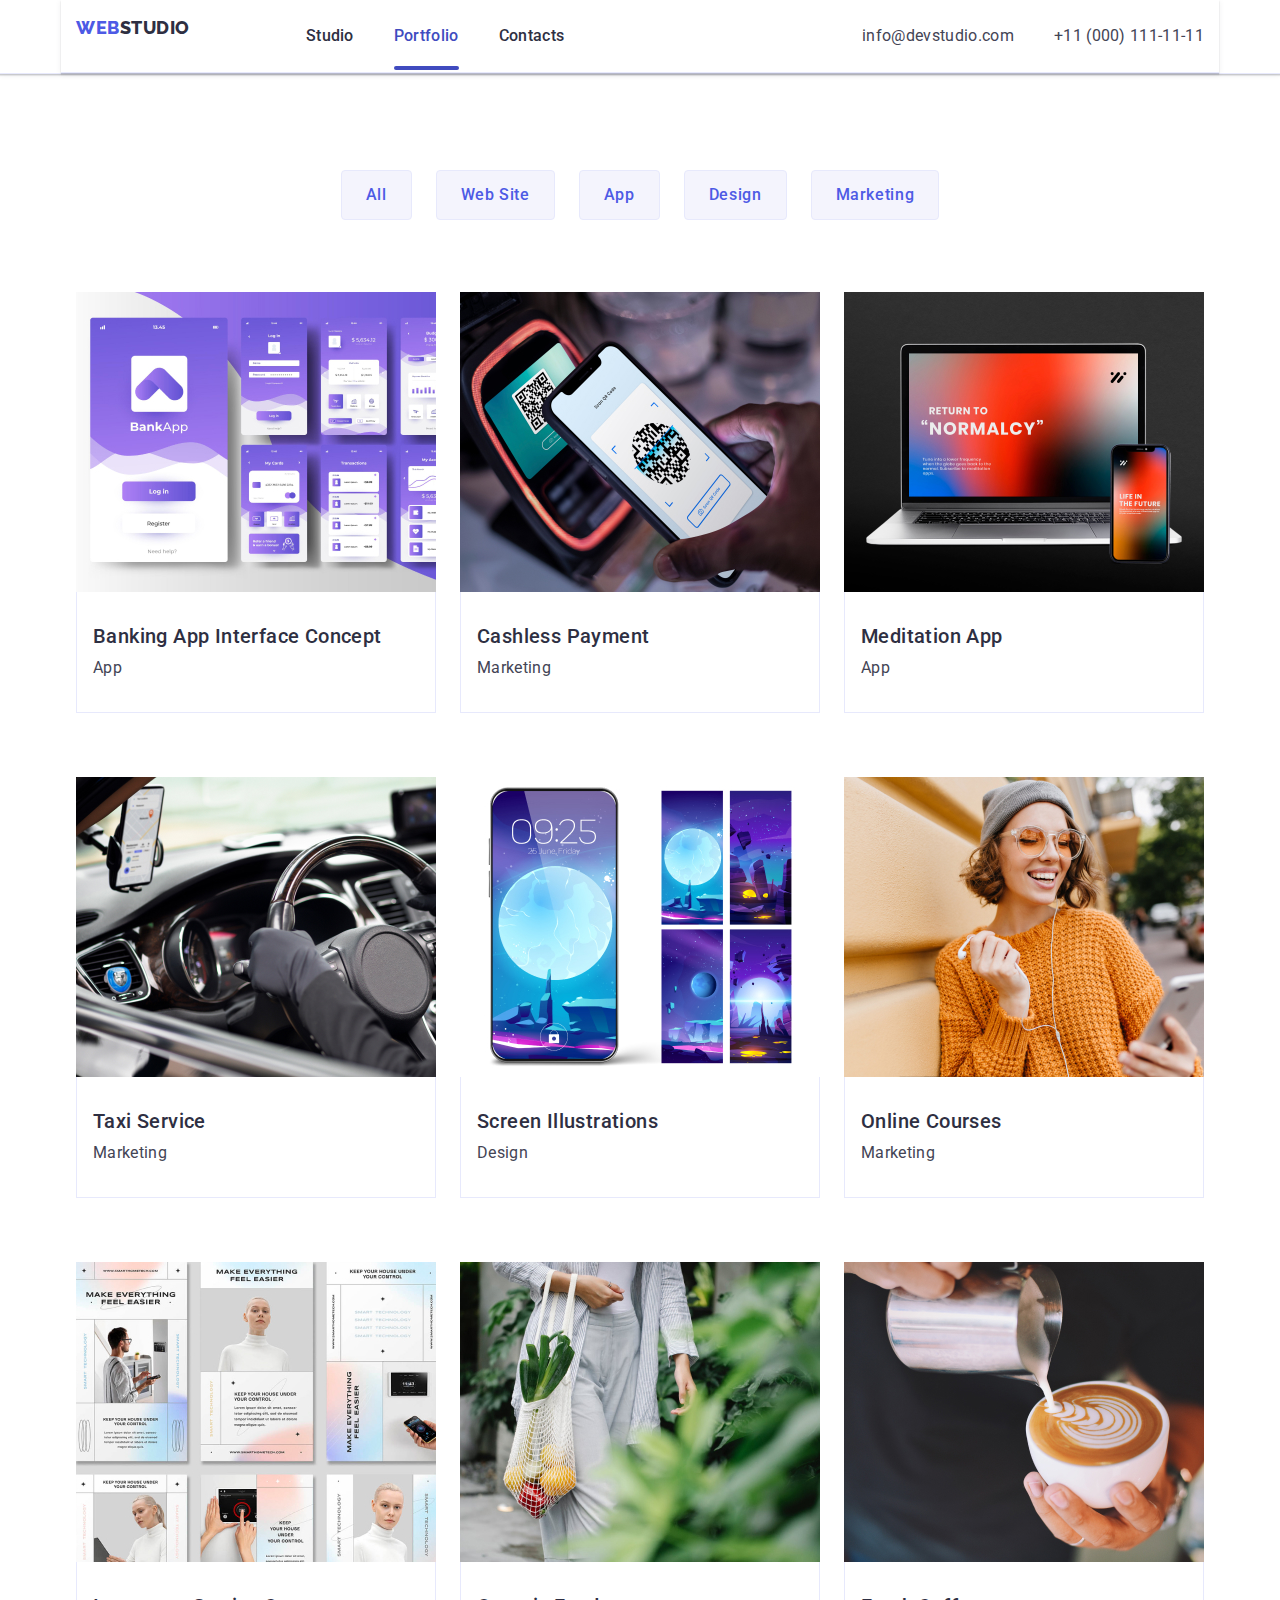
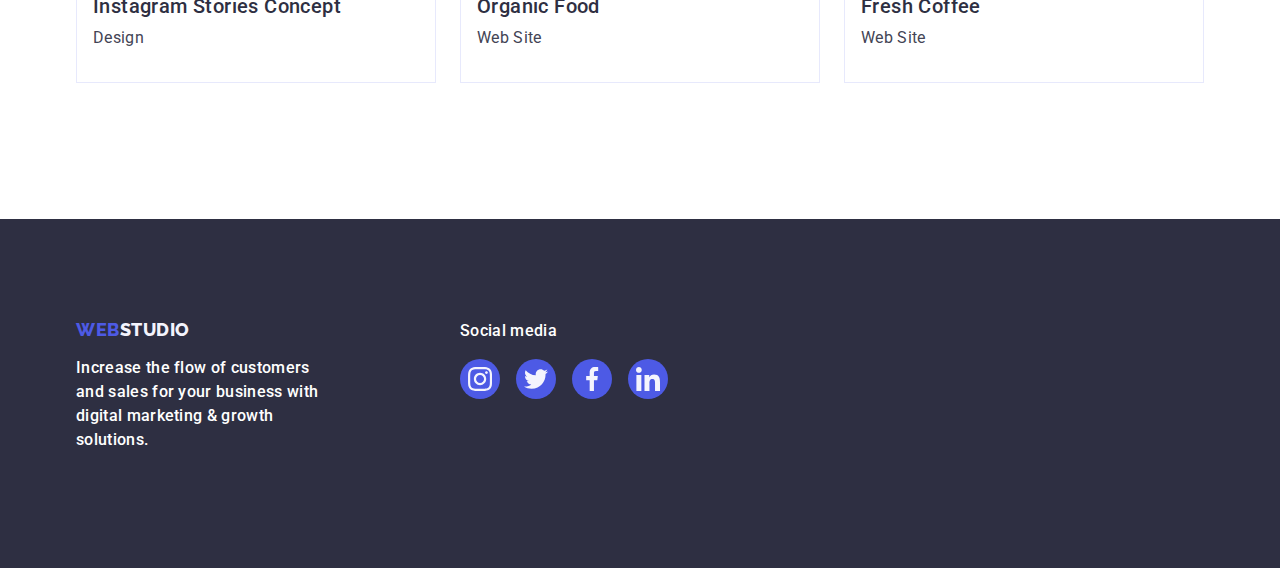
==== portfolio.html @ a4b7381d "Initial commit" ====
<!DOCTYPE html>
<html lang="en">
  <head>
    <meta charset="UTF-8" />
    <meta http-equiv="X-UA-Compatible" content="IE=edge" />
    <meta name="viewport" content="width=device-width, initial-scale=1.0" />
    <title>Document</title>
    <link rel="preconnect" href="https://fonts.googleapis.com" />
    <link rel="preconnect" href="https://fonts.gstatic.com" crossorigin />
    <link
      href="https://fonts.googleapis.com/css2?family=Raleway:wght@800&family=Roboto:wght@400;500;700&display=swap"
      rel="stylesheet"
    />
    <link href="https://cdnjs.cloudflare.com/ajax/libs/modern-normalize/1.0.0/modern-normalize.min.css"
    rel="stylesheet"
    />
    <link rel="stylesheet" href="./css/styles.css" />
  </head>
  <body class="portfolio-body">
    <header class="main-header">
      <div class="main-header container">
      <nav class="navigation">
        <a class="logotype link" href="./index.html"
          >Web<span class="logo-part">Studio</span></a
        >
        <ul class="babas-menu">
          <li class="menu-item">
            <a class="menu-link link " href="./index.html">Studio</a>
          </li>
          <li class="menu-item">
            <a class="menu-link link menu-link-babas" href="./portfolio.html">Portfolio</a>
          </li>
          <li class="menu-item">
            <a class="menu-link link" href="">Contacts</a>
          </li>
        </ul>
      </nav>
      <address class="main-address">
        <ul class="list">
          <li class="menu-item">
            <a class="header-link link" href="mailto:info@devstudio.com"
              >info@devstudio.com</a
            >
          </li>
          <li class="menu-item">
            <a class="header-link link" href="tel:+110001111111"
              >+11 (000) 111-11-11</a
            >
          </li>
        </ul>
      </address>
    </div>
    </header>
    <main>
      <section class="main-sec-content">
        <div class="container">
        <h1 hidden>Buttons</h1>
        <ul class="main-sec-list">
          <li><button class="sec-button" type="button">All</button></li>
          <li><button class="sec-button" type="button">Web Site</button></li>
          <li><button class="sec-button" type="button">App</button></li>
          <li><button class="sec-button" type="button">Design</button></li>
          <li><button class="sec-button" type="button">Marketing</button></li>
        </ul>
        <ul class="list-babas">
          <li class="list-item-port">
            <a class="link link-portfolio" href="">
              <div class="port-image">
              <img src="./images/img4.jpg" alt="banking-app" width="360"/>
              <p class="par-portfolio">14 Stylish and User-Friendly App Design Concepts · Task Manager App · Calorie Tracker App · Exotic Fruit Ecommerce App · Cloud Storage App</p>
            </div>
              <div class="babas">
              <h2 class="tittle-main-port">Banking App Interface Concept</h2>
              <p class="par-main-port">App</p>
            </div>
            </a>
          </li>

          <li class="list-item-port">
            <a class="link link-portfolio" href="">
              <div class="port-image"> 
              <img src="./images/img5.jpg" alt="payment-app" width="360" />
              <p class="par-portfolio">14 Stylish and User-Friendly App Design Concepts · Task Manager App · Calorie Tracker App · Exotic Fruit Ecommerce App · Cloud Storage App</p>
            </div>
              <div class="babas">
              <h2 class="tittle-main-port">Cashless Payment</h2>
              <p class="par-main-port">Marketing</p>
            </div>
            </a>
          </li>
          <li class="list-item-port">
            <a class="link link-portfolio" href="">
              <div class="port-image">
              <img src="./images/img6.jpg" alt="meditation-app" width="360" />
              <p class="par-portfolio">14 Stylish and User-Friendly App Design Concepts · Task Manager App · Calorie Tracker App · Exotic Fruit Ecommerce App · Cloud Storage App</p>
              </div>
              <div class="babas">
              <h2 class="tittle-main-port">Meditation App</h2>
              <p class="par-main-port">App</p>
            </div>
            </a>
          </li>
          <li class="list-item-port">
            <a class="link link-portfolio" href="">
              <div class="port-image">
            <img src="./images/img7.jpg" alt="taxi-app" width="360" />
            <p class="par-portfolio">14 Stylish and User-Friendly App Design Concepts · Task Manager App · Calorie Tracker App · Exotic Fruit Ecommerce App · Cloud Storage App</p>
            </div>
            <div class="babas">
            <h2 class="tittle-main-port">Taxi Service</h2>
            <p class="par-main-port">Marketing</p>
          </div>
          </a>
          </li>

          <li class="list-item-port">
            <a class="link link-portfolio" href="">
              <div class="port-image">
            <img src="./images/img8.jpg" alt="screen" width="360" />
            <p class="par-portfolio">14 Stylish and User-Friendly App Design Concepts · Task Manager App · Calorie Tracker App · Exotic Fruit Ecommerce App · Cloud Storage App</p>
            </div>
            <div class="babas">
            <h2 class="tittle-main-port">Screen Illustrations</h2>
            <p class="par-main-port">Design</p>
          </div>
          </a>
          </li>
          <li class="list-item-port">
            <a class="link link-portfolio" href="">
              <div class="port-image">
            <img src="./images/img9.jpg" alt="courses" width="360" />
            <p class="par-portfolio">14 Stylish and User-Friendly App Design Concepts · Task Manager App · Calorie Tracker App · Exotic Fruit Ecommerce App · Cloud Storage App</p>
            </div>
            <div class="babas">
            <h2 class="tittle-main-port">Online Courses</h2>
            <p class="par-main-port">Marketing</p>
          </div>
          </a>
          </li>
          <li class="list-item-port">
            <a class="link link-portfolio" href="">
              <div class="port-image">
            <img src="./images/img10.jpg" alt="instastories" width="360" />
            <p class="par-portfolio">14 Stylish and User-Friendly App Design Concepts · Task Manager App · Calorie Tracker App · Exotic Fruit Ecommerce App · Cloud Storage App</p>
            </div>
            <div class="babas">
            <h2 class="tittle-main-port">Instagram Stories Concept</h2>
            <p class="par-main-port">Design</p>
          </div>
          </a>
          </li>
          <li class="list-item-port">
            <a class="link link-portfolio" href="">
              <div class="port-image">
            <img src="./images/img11.jpg" alt="food" width="360" />
            <p class="par-portfolio">14 Stylish and User-Friendly App Design Concepts · Task Manager App · Calorie Tracker App · Exotic Fruit Ecommerce App · Cloud Storage App</p>
            </div>
            <div class="babas">
            <h2 class="tittle-main-port">Organic Food</h2>
            <p class="par-main-port">Web Site</p>
          </div>
          </a>
          </li>
          <li class="list-item-port">
            <a class="link link-portfolio" href="">
              <div class="port-image">
            <img src="./images/img12.jpg" alt="coffee" width="360" />
            <p class="par-portfolio">14 Stylish and User-Friendly App Design Concepts · Task Manager App · Calorie Tracker App · Exotic Fruit Ecommerce App · Cloud Storage App</p>
            </div>
            <div class="babas">
            <h2 class="tittle-main-port">Fresh Coffee</h2>
            <p class="par-main-port">Web Site</p>
          </div>
          </a>
          </li>
        </ul>
      </div>
      </section>
    </main>

    <footer class="footer-sec">
      <div class="container-footer">
        <div class="logo-wrapper">
          <a class="link logotype" href="./index.html"
            >Web<span class="logo-part-footer">Studio</span></a
          >
          <p class="footer-desc">
            Increase the flow of customers and sales for your business with
            digital marketing & growth solutions.
          </p>
          </div>
          <div class="social-container">
            <p class="footer-desc">Social media</p>
            <ul class="footer-list">
              <li class="footer-list-item">
                <a href="" class="social-list-link-footer">
                  <svg class="social-list-icon" width="24" height="24">
                    <use href="./images/symbol-defs1.svg#icon-instagram2"></use>
                  </svg>
                </a>
              </li>
              <li class="footer-list-item">
                <a href="" class="social-list-link-footer">
                  <svg class="social-list-icon" width="24" height="24">
                    <use href="./images/symbol-defs1.svg#icon-twitter1"></use>
                  </svg>
                </a>
              </li>
              <li class="footer-list-item">
                <a href="" class="social-list-link-footer">
                  <svg class="social-list-icon" width="24" height="24">
                    <use href="./images/symbol-defs1.svg#icon-facebook1"></use>
                  </svg>
                </a>
              </li>
              <li class="footer-list-item">
                <a href="" class="social-list-link-footer">
                  <svg class="social-list-icon" width="24" height="24">
                    <use href="./images/symbol-defs1.svg#icon-linkedin1"></use>
                  </svg>
                </a>
              </li>
            </ul>
          </div>
        </div>
    </footer>
  </body>
</html>
---- css/styles.css ----
*{margin:0; 
  padding:0;}

:root

.main-header{
    border-bottom: 1px solid #e7e9fc;
    display: flex;
    justify-content: space-between;
    align-items: center; 
    box-shadow:0px 2px 1px rgba(46, 47, 66, 0.08), 0px 1px 1px rgba(46, 47, 66, 0.16), 0px 1px 6px rgba(46, 47, 66, 0.08);
}

.container{
    width: 1158px;
    margin: 0 auto;
    padding: 0 15px;
}

.header-container{
    display:flex;
    justify-content: space-between;
    align-items: center;
}

li{list-style-type:none;}

.navigation{
    display: flex;
    align-items: center;
    gap: 40px
}


.menu{
    display: flex;
    gap: 40px;
    padding: 0;
}



.main-body{
    font-family:Roboto, sans-serif;
    color: #434455;
    background-color: #FFFFFF;
}

.link{
    text-decoration: none;
    margin-bottom: 16px;
}


.link-portfolio{
    display: block;
    transition: box-shadow 250ms cubic-bezier(0.4, 0, 0.2, 1);
}

.link-portfolio:hover{
    box-shadow:  0px 1px 6px rgba(46, 47, 66, 0.08), 0px 1px 1px rgba(46, 47, 66, 0.16), 0px 2px 1px rgba(46, 47, 66, 0.08);
}

.link-portfolio:focus{
    box-shadow:  0px 1px 6px rgba(46, 47, 66, 0.08), 0px 1px 1px rgba(46, 47, 66, 0.16), 0px 2px 1px rgba(46, 47, 66, 0.08);
}

img{display:block;}

.logotype {
font-family: 'Raleway', sans-serif;
font-style: normal;
font-weight: 800;
font-size: 18px;
line-height: 1.17;
letter-spacing: 0.03em;
display: flex;
flex-direction: row;
align-items: center;
padding: 0px;
color: #4d5ae5; 
text-transform: uppercase;
margin-right: 76px;
display: inline-block;
}


.logo-part{
   color:#2e2f42; 
}



.list{
    display: flex;
    flex-wrap: wrap;
    gap: 40px;
}

.list-sec-second{
    display: flex;
    gap: 24px;
}

.list-sec-third{
    display: flex;
    gap: 24px;
}

.list-last-sec{
    display: flex;
    gap: 24px;
    flex-wrap: wrap;
}

.list-item-sec-second{
    flex-basis: calc((100% - 3 * 24px) / 4);
}

.main-address{
font-style: normal;
}


.menu-item :hover{
color: #404bbf;
}


.menu-item :focus{
    color: #404bbf;
    }

.menu-item{
    padding: 24px 0;
}


.menu-link{
font-family: 'Roboto', sans-serif;
font-style: normal;
font-weight: 500;
font-size: 16px;
line-height: 24px;
letter-spacing: 0.02em;
color: #2E2F42;
padding: 24px 0;
transition: color 250ms cubic-bezier(0.4, 0, 0.2, 1);;
}

.menu-link-babas{
    position: relative;
    color: #404bbf;
    transition:  color 250ms cubic-bezier(0.4, 0, 0.2, 1);
}

.menu-link-babas::after{
    content: '';
    position: absolute;
    left: 0;
    /* napisat bottom -28px */
    bottom: -1px;
    height: 4px;
    background-color: #404bbf;
    border-radius: 2px;
    width: 100%;
    display: block;
}


.menu-link-js{
    position: relative; 
    color: #404bbf;
    transition: color 250ms cubic-bezier(0.4, 0, 0.2, 1);
}

.menu-link-js::after{
    content:'';
    position: absolute;
    left: 0;
    /* napisat bottom -28px */
    bottom: -1px;
    height: 4px;
    background-color: #404bbf;
    border-radius: 2px;
    width: 100%;
    display: block;
    transition: color 250ms cubic-bezier(0.4, 0, 0.2, 1);
}

.header-link-js{
    transition: color 250ms cubic-bezier(0.4, 0, 0.2, 1);
}


.header-link{
font-family: 'Roboto', sans-serif;
font-style: normal;
font-weight: 400;
font-size: 16px;
line-height: 24px;
letter-spacing: 0.02em;
color: #434455;
padding: 24px 0;
transition:color 250ms cubic-bezier(0.4, 0, 0.2, 1);
}


.main-page-hero{
font-family: 'Roboto', sans-serif;
font-style: normal;
font-weight: 700;
font-size: 56px;
line-height: 60px;
text-align: center;
letter-spacing: 0.02em;
line-height: 1.07;
color: #ffffff;
max-width: 496px;
margin-bottom:48px;
}


.modal-btn{
background-color: #4D5AE5;
font-family: 'Roboto', sans-serif;
font-style: normal;
font-weight: 500;
font-size: 16px;
line-height: 1.5;
min-width: 169px;
display: block;
align-items: center;
letter-spacing: 0.04em;
color: #FFFFFF;
padding: 16px 32px;
gap: 10px;
cursor: pointer;
height: 56px;
border: none;
background-color:#4d5ae5;
border-radius: 4px;
transition: background-color 250ms cubic-bezier(0.4, 0, 0.2, 1);
}



.small-tittle{
font-family: 'Roboto', sans-serif;
font-style: normal;
font-weight: 500;
font-size: 20px;
line-height: 24px;
letter-spacing: 0.02em;
color: #2E2F42;
margin: 8px 0;
text-align: left;
}

.small-tittle-team{
    font-family: 'Roboto', sans-serif;
font-style: normal;
font-weight: 500;
font-size: 20px;
line-height: 24px;
letter-spacing: 0.02em;
color: #2E2F42;
margin: 8px 0;
text-align: center;
}


.small-tittle-text{
font-family: 'Roboto', sans-serif;
font-style: normal;
font-weight: 400;
font-size: 16px;
line-height: 24px;
letter-spacing: 0.02em;
color: #434455;
}


.section-tittle{
font-family: 'Roboto', sans-serif;
font-style: normal;
font-weight: 700;
font-size: 36px;
line-height: 1.11;
text-align: center;
letter-spacing: 0.02em;
text-transform: capitalize;
color: #2E2F42;
margin-bottom: 72px;
}

.section-pic{
    width: calc((100% - 48px) / 3);
}

.third-sec-main{
    padding-bottom: 120px;

}


.sec-main{
    padding: 188px 0;
    background-image:linear-gradient(rgba(46, 47, 66, 0.7), rgba(46, 47, 66, 0.7)), url(../images/people-office2.jpg);
    background-repeat: no-repeat;
    background-position: center;
    background-size: cover;
}


.second-sec-main{
    padding: 120px 0;
}

.modal-btn:hover{
    background-color: #404bbf;
}

.modal-btn:focus{
    background-color: #404bbf;
}


.team-sec{
    background-color: #F4F4FD;
    padding: 120px 0;
}


.team-tittle{
    font-size: 36px;
    line-height: 1.11;
    text-align: center;
    letter-spacing: 0.02em;
    text-transform: capitalize;
    color:#2e2f42;
    margin-bottom: 72px; 
}


/* .team-subTittle{
font-family: 'Roboto', sans-serif;
font-style: normal;
font-weight: 500;
font-size: 20px;
line-height: 24px;
letter-spacing: 0.02em;
color: #2e2f42;
} */


.team-description{
font-family: 'Roboto', sans-serif;
font-style: normal;
font-weight: 400;
font-size: 16px;
line-height: 24px;
letter-spacing: 0.02em;
text-align: center;
}

.team-container{
    padding: 32px 16px;
}


.list-item{
    background-color: #FFFFFF;
    width: calc((100% - 72px) / 4);
    border-radius: 0px 0px 4px 4px;
}


.footer-sec{
    background-color: #2E2F42;
    padding: 100px 0;
}


.footer-desc{
font-family: 'Roboto', sans-serif;
font-style: normal;
font-weight: 400;
font-size: 16px;
line-height: 24px;
letter-spacing: 0.02em;
color: #F4F4FD;
max-width: 264px;
}


.logo-part-footer{
    color: #f4f4fd;
}


.portfolio-body{
    font-family: "Roboto", sans-serif;
    color: #434455;
}


.sec-button{
    font-family: "Roboto", sans-serif;
    font-weight: 500;
    font-size: 16px;
    line-height: 1.5;
    letter-spacing: 0.04em;
    color: #4d5ae5;
    background-color: #F4F4FD;
    cursor: pointer;
    padding: 12px 24px;
    border: 1px solid #e7e9fc;
    border-radius: 4px;
    transition: color 250ms cubic-bezier(0.4, 0, 0.2, 1), background-color 250ms cubic-bezier(0.4, 0, 0.2, 1), border-color 250ms cubic-bezier(0.4, 0, 0.2, 1), box-shadow 250ms cubic-bezier(0.4, 0, 0.2, 1);
}


.sec-button:hover {
    color: #FFFFFF;
    background-color: #404BBF;
    border: 1px solid transparent;
    box-shadow: 0px 3px 1px rgba(0, 0, 0, 0.1), 0px 2px 1px rgba(0, 0, 0, 0.08), 0px 2px 2px rgba(0, 0, 0, 0.12);
  }
  
  .sec-button:focus {
    color: #FFFFFF;
    background-color: #404BBF;
    border: 1px solid transparent;
    box-shadow: 0px 3px 1px rgba(0, 0, 0, 0.1), 0px 2px 1px rgba(0, 0, 0, 0.08), 0px 2px 2px rgba(0, 0, 0, 0.12);
  }



.footer-text{
    color: #F4F4FD;
}


.tittle-main-port{
    font-weight: 500;
    font-size: 20px;
    line-height: 1.2;
    letter-spacing: 0.02em;
    color: #2e2f42;
    margin-bottom:8px;
}


.par-main-port{
    font-size: 16px;
    line-height: 1.5;
    letter-spacing: 0.02em;
    color: #434455;
}


.main-sec{
    padding: 96px 0 120px;
}


.main-sec-list{
    display: flex;
    justify-content: center;
    gap: 24px;
    margin-bottom: 72px;
}


.main-sec-content{
    padding: 96px 0 120px;
}


.babas{
  padding: 32px 16px;
  border: 1px solid #e7e9fc;
  border-top: none; 
}


.babas-menu{
    display: flex;
    flex-wrap: wrap;
    gap: 40px;
    
}


.list-babas{
    display: flex;
    flex-wrap: wrap;
    column-gap: 24px;
    row-gap: 48px;
}


.div-babas {
    display: flex;
    flex-direction: column;
    align-items: center;
}



.svg-pic{
    display: flex;
    align-items: center;
    justify-content: center;
    height: 112px;
    background-color: #f4f4fd;
    border-radius: 4px;
    margin-bottom: 8px;
}

.svg-pic-atr{
    width: 64px;
    height: 64px;
}

.list-item-last-sec{
    box-shadow: 0px 1px 6px rgba(46, 47, 66, 0.08), 0px 1px 1px rgba(46, 47, 66, 0.16), 0px 2px 1px rgba(46, 47, 66, 0.08);
    border-radius:0px 0px 4px 4px;
    background-color: white;
}

.social-list{
    display: flex;
    justify-content: center;
    gap: 24px;
    margin-top: 8px;
}

.social-list-item{
    width: 40px;
    height: 40px;
}

.social-list-link{
    width: 100%;
    height: 100%;
    background-color:#4d5ae5;
    border-radius:50%;
    display: flex;
    align-items: center;
    justify-content: center;
    transition: background-color 250ms cubic-bezier(0.4, 0, 0.2, 1);;
}

.social-list-link:hover,
.social-list-link:focus{
    background-color: #404bbf;
}


.social-list-icon{
    fill:#f4f4fd;
}


.sec-customer{
    padding-top: 120px;
    padding-bottom: 120px;
}


.sec-customer-tittle{
    font-size: 36px;
    line-height: 1.11;
    color: #2E2F42;
    margin-bottom: 72px;
    text-align:center;
}


.customer-list{
    display:flex;
    gap: 24px;
}

.customer-list-item{
    width: calc((100% - 120px) / 6);
    height:88px;
}

.customer-link{
    width: 100%;
    height:100%;
    border: 1px solid #8e8f99;
    border-radius:4px;
    display: flex;
    align-items: center;
    justify-content:center;
    color:#8e8f99;
    transition: border-color 250ms cubic-bezier(0.4, 0, 0.2, 1), color 250ms cubic-bezier(0.4, 0, 0.2, 1);
}

.customer-link:hover,
.customer-link:focus{
    border-color: #404bbf; 
    color:#404bbf ;
}

.customer-link:hover .customer-pic{
fill:#404bbf;
}


.customer-pic{
    fill: currentColor;
}


.container-footer{
    width: 1158px;
    margin: 0 auto;
    padding: 0 15px;
}


.container-footer{
    display:flex;
    align-items: baseline;
}

.logo-wrapper{
    margin-right: 120px;
}

.footer-desc{
    font-weight: 500;
    font-size: 16px;
    line-height: 1.5;
    letter-spacing: 0.02em;
    color: #FFFFFF;
    margin-bottom: 16px;
}


.footer-list{
    display: flex;
    gap:16px;
}


.footer-list-item{
    width: 40px;
    height:40px;
}



.social-list-link-footer{
    width: 100%;
    height: 100%;
    background-color:#4d5ae5;
    border-radius:50%;
    display: flex;
    align-items: center;
    justify-content: center;
    transition: background-color 250ms cubic-bezier(0.4, 0, 0.2, 1);
}

.social-list-link-footer:hover{
    background-color: #31d0aa;
}

.social-list-link-footer:focus{
    background-color: #31d0aa;
}

.is-hidden{
    visibility: hidden;
    opacity: 0;
    pointer-events: none;
}

.backdrop{
   position: fixed;
   width: 100%;
   height: 100%;
   top: 0;
   left: 0;
   background-color: rgba(46, 47, 66, 0.4);
   transition: opacity 250ms cubic-bezier(0.4, 0, 0.2, 1), visibility 250ms cubic-bezier(0.4, 0, 0.2, 1);
}

.modal{
    position: absolute;
  top: 50%;
  left: 50%;
  transform: translate(-50%, -50%) scale(1);
  width: 408px;
  min-height: 584px;
    background-color:  #fcfcfc;
    box-shadow: 0px 1px 1px rgba(0, 0, 0, 0.14), 0px 1px 3px rgba(0, 0, 0, 0.12), 0px 2px 1px rgba(0, 0, 0, 0.2);
    border-radius: 4px;
    transition: transform 250ms cubic-bezier(0.4, 0, 0.2, 1);
}


.modal-close{
    position: absolute; 
    top: 24px;
    right: 24px;
    width: 24px;
    height: 24px;
    border-radius: 50%;
    display: flex;
    align-items: center;
    justify-content: center;
    background-color: #e7e9fc;
    border: 1px solid rgba(0, 0, 0, 0.1);
    cursor: pointer;
    transition: background-color 250ms cubic-bezier(0.4, 0, 0.2, 1), border 250ms cubic-bezier(0.4, 0, 0.2, 1);
}

.modal-close:hover,
.modal-close:focus {
    background-color: #404bbf;
    border: none;
}

.modal-close:hover .modal-close-icon,
.modal-close:focus .modal-close-icon{
   fill: #FFFFFF;
}

.modal-close-icon{
    transition: fill 250ms cubic-bezier(0.4, 0, 0.2, 1);
}


.port-image{
    position: relative;
    overflow: hidden;
}

.par-portfolio{
    position: absolute;
    top: 0;
    font-size: 16px;
    line-height: 1.5;
    letter-spacing: 0.02em;
    color: #f4f4fd;
    padding: 40px 32px;
    background-color: #4d5ae5;
    height: 100%;
    width: 100%;
    transform: translateY(100%);
    transition: transform 250ms cubic-bezier(0.4, 0, 0.2, 1);
}


.link-portfolio:hover .par-portfolio{
    transform: translateY(0%);
}

.link-portfolio:focus .par-portfolio{
    transform: translateY(0%);
}
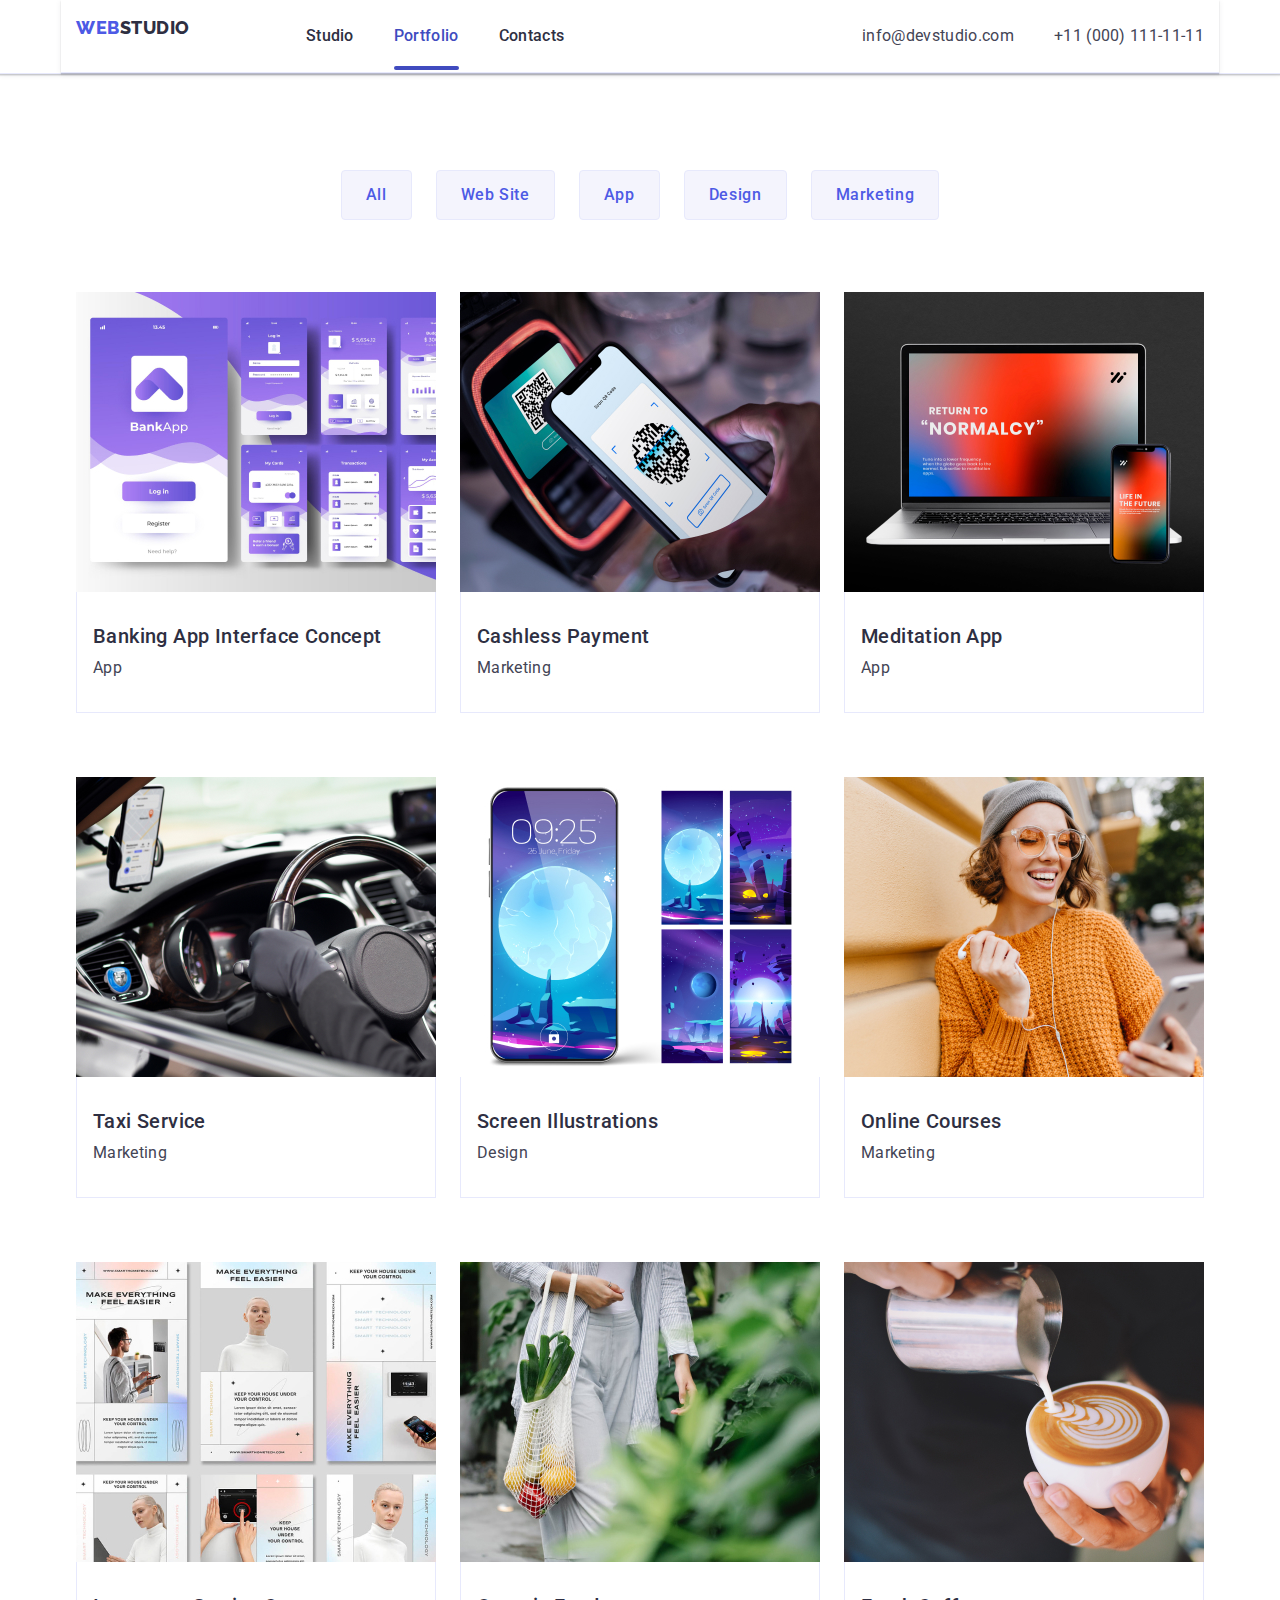
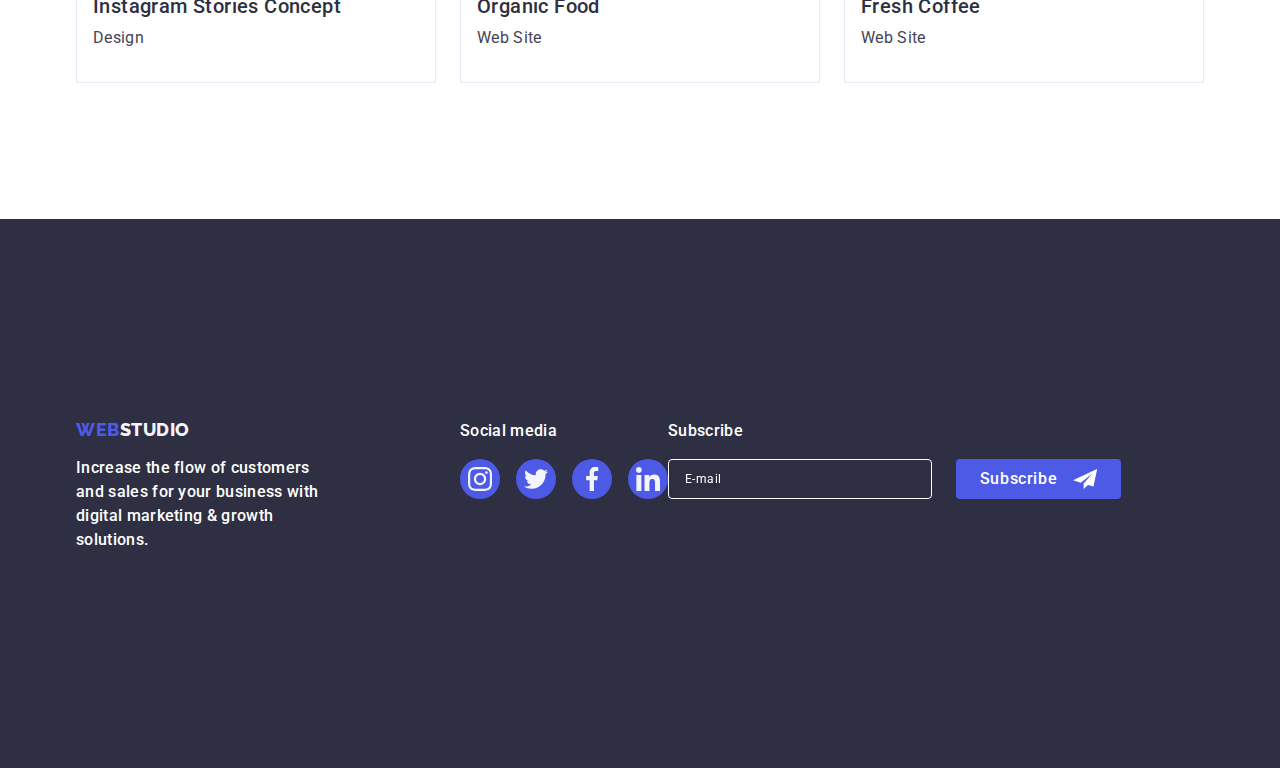
==== commit 69f04cbf: "markup" ====
--- a/portfolio.html
+++ b/portfolio.html
@@ -179,15 +179,16 @@
     </main>
 
     <footer class="footer-sec">
-      <div class="container-footer">
-        <div class="logo-wrapper">
-          <a class="link logotype" href="./index.html"
-            >Web<span class="logo-part-footer">Studio</span></a
-          >
-          <p class="footer-desc">
-            Increase the flow of customers and sales for your business with
-            digital marketing & growth solutions.
-          </p>
+      <footer class="footer-sec">
+        <div class="container-footer">
+          <div class="logo-wrapper">
+            <a class="link logotype" href="./index.html"
+              >Web<span class="logo-part-footer">Studio</span></a
+            >
+            <p class="footer-desc">
+              Increase the flow of customers and sales for your business with
+              digital marketing & growth solutions.
+            </p>
           </div>
           <div class="social-container">
             <p class="footer-desc">Social media</p>
@@ -221,6 +222,26 @@
                 </a>
               </li>
             </ul>
+          </div>
+          <div class="footer-subs">
+            <p class="footer-sub-desc">Subscribe</p>
+            <form class="footer-form" action="#">
+              <label for="subscription" class="footer-label">
+                <input
+                  id="subscription"
+                  type="email"
+                  name="sub-name"
+                  placeholder="E-mail"
+                  class="footer-input"
+                />
+              </label>
+              <button class="footer-sub-button" type="submit">
+                Subscribe
+                <svg class="footer-sub-img" width="24" height="24">
+                  <use href="./images/symbol-defs1.svg#icon-icon-send"></use>
+                </svg>
+              </button>
+            </form>
           </div>
         </div>
     </footer>
--- a/css/styles.css
+++ b/css/styles.css
@@ -702,6 +702,7 @@
     box-shadow: 0px 1px 1px rgba(0, 0, 0, 0.14), 0px 1px 3px rgba(0, 0, 0, 0.12), 0px 2px 1px rgba(0, 0, 0, 0.2);
     border-radius: 4px;
     transition: transform 250ms cubic-bezier(0.4, 0, 0.2, 1);
+    padding: 72px 24px 24px 24px;
 }
 
 
@@ -764,4 +765,168 @@
 
 .link-portfolio:focus .par-portfolio{
     transform: translateY(0%);
-}+}
+
+
+.footer-sub-desc{
+    margin-bottom: 16px;
+    font-weight: 500;
+    font-size: 16px;
+    line-height: 1.5;
+    letter-spacing: 0.02em;
+    color: #ffffff;
+}
+
+.footer-form{
+    display: flex;
+    gap:24px;
+}
+
+.footer-label{
+    gap: 24px;
+}
+
+.footer-input{
+    width: 264px;
+    height: 40px;
+    border: 1px solid #ffffff;
+    background-color: transparent;
+    font-size: 12px;
+    line-height: 1.5;
+    letter-spacing: 0.04em;
+    padding-left: 16px;
+    filter: drop-shadow(0px 4px 4px rgba(0, 0, 0, 0.15));
+    border-radius: 4px;
+    color: #ffffff;    
+}
+
+input::placeholder{
+    color: #ffffff;
+}
+
+.footer-sub-button{
+    min-width: 165px;
+    height: 40px;
+    display: flex;
+    justify-content: center;
+    align-items: center;
+    font-family: "Roboto", sans-serif;
+    font-size: 16px;
+    font-weight: 500;
+    line-height: 1.5;
+    letter-spacing: 0.04em;
+    color: #ffffff;
+    cursor: pointer;
+    background-color: #4D5AE5;
+    border: none;
+    border-radius: 4px;
+}
+
+.footer-sub-img{
+    margin-left: 16px;
+}
+
+.modal-title{
+    font-weight: 500;
+    font-size: 16px;
+    line-height: 1.5;
+    text-align: center;
+    letter-spacing: 0.02em;
+    color: #2E2F42;
+    margin-bottom: 16px;
+}
+
+.modal-input{
+    width: 100%;
+    height: 40px;
+    border: 1px solid rgba(46, 47, 66, 0.4);
+    border-radius: 4px;
+    background-color: transparent;
+    padding-left: 38px;
+    outline: transparent;
+    transition: border-color 250ms cubic-bezier(0.4, 0, 0.2, 1);
+}
+
+.modal-input:focus{
+    border-color: #4D5AE5;
+}
+
+.modal-input-container{
+    margin-bottom: 8px;
+
+}
+
+
+.modal-label{
+    font-size: 12px;
+    line-height: 1.17;
+    letter-spacing: 0.04em;
+    color: #8e8f99;
+    display: block;
+    margin-bottom: 4px;
+}
+
+.modal-input-container-second{
+    position: relative;
+}
+
+.modal-input-img{
+    position: absolute;
+    left: 16px;
+    top: 50%;
+    transform: translateY(-50%);
+    transition: fill 250ms cubic-bezier(0.4, 0, 0.2, 1);
+}
+
+
+.modal-input-container-second input:focus + svg {
+    fill: #4D5AE5; 
+  }
+
+  .modal-container-comment{
+    margin-bottom: 16px;
+  }
+
+  .modal-input-text{
+    width: 100%;
+    height: 120px;
+    font-size: 12px;
+    line-height: 1.17;
+    letter-spacing: 0.04em;
+    color: rgba(46, 47, 66, 0.4);
+    border: 1px solid rgba(46, 47, 66, 0.2);
+    border-radius: 4px;
+    background-color:transparent; 
+    padding: 8px 16px;
+    outline: transparent;
+    resize: none;
+    transition: border-color 250ms cubic-bezier(0.4, 0, 0.2, 1);
+  }
+
+  .modal-input-text:focus{
+    border-color: #4D5AE5;
+  }
+
+ .checkbox-container{
+    margin-bottom: 24px;
+ }
+
+ .checkbox-label{
+    font-size: 12px;
+    line-height: 1.17;
+    letter-spacing: 0.04em;
+    color:  #8e8f99;
+ }
+
+ .label-span{
+    width: 16px;
+    height: 16px;
+    border: 1px solid rgba(46, 47, 66, 0.4);
+    border-radius: 2px;
+    transition: background-color 250ms cubic-bezier(0.4, 0, 0.2, 1), border 250ms cubic-bezier(0.4, 0, 0.2, 1), fill 250ms cubic-bezier(0.4, 0, 0.2, 1);
+    display: inline-flex;
+    align-items: center;
+    justify-content: center;
+    fill: transparent; 
+    
+ }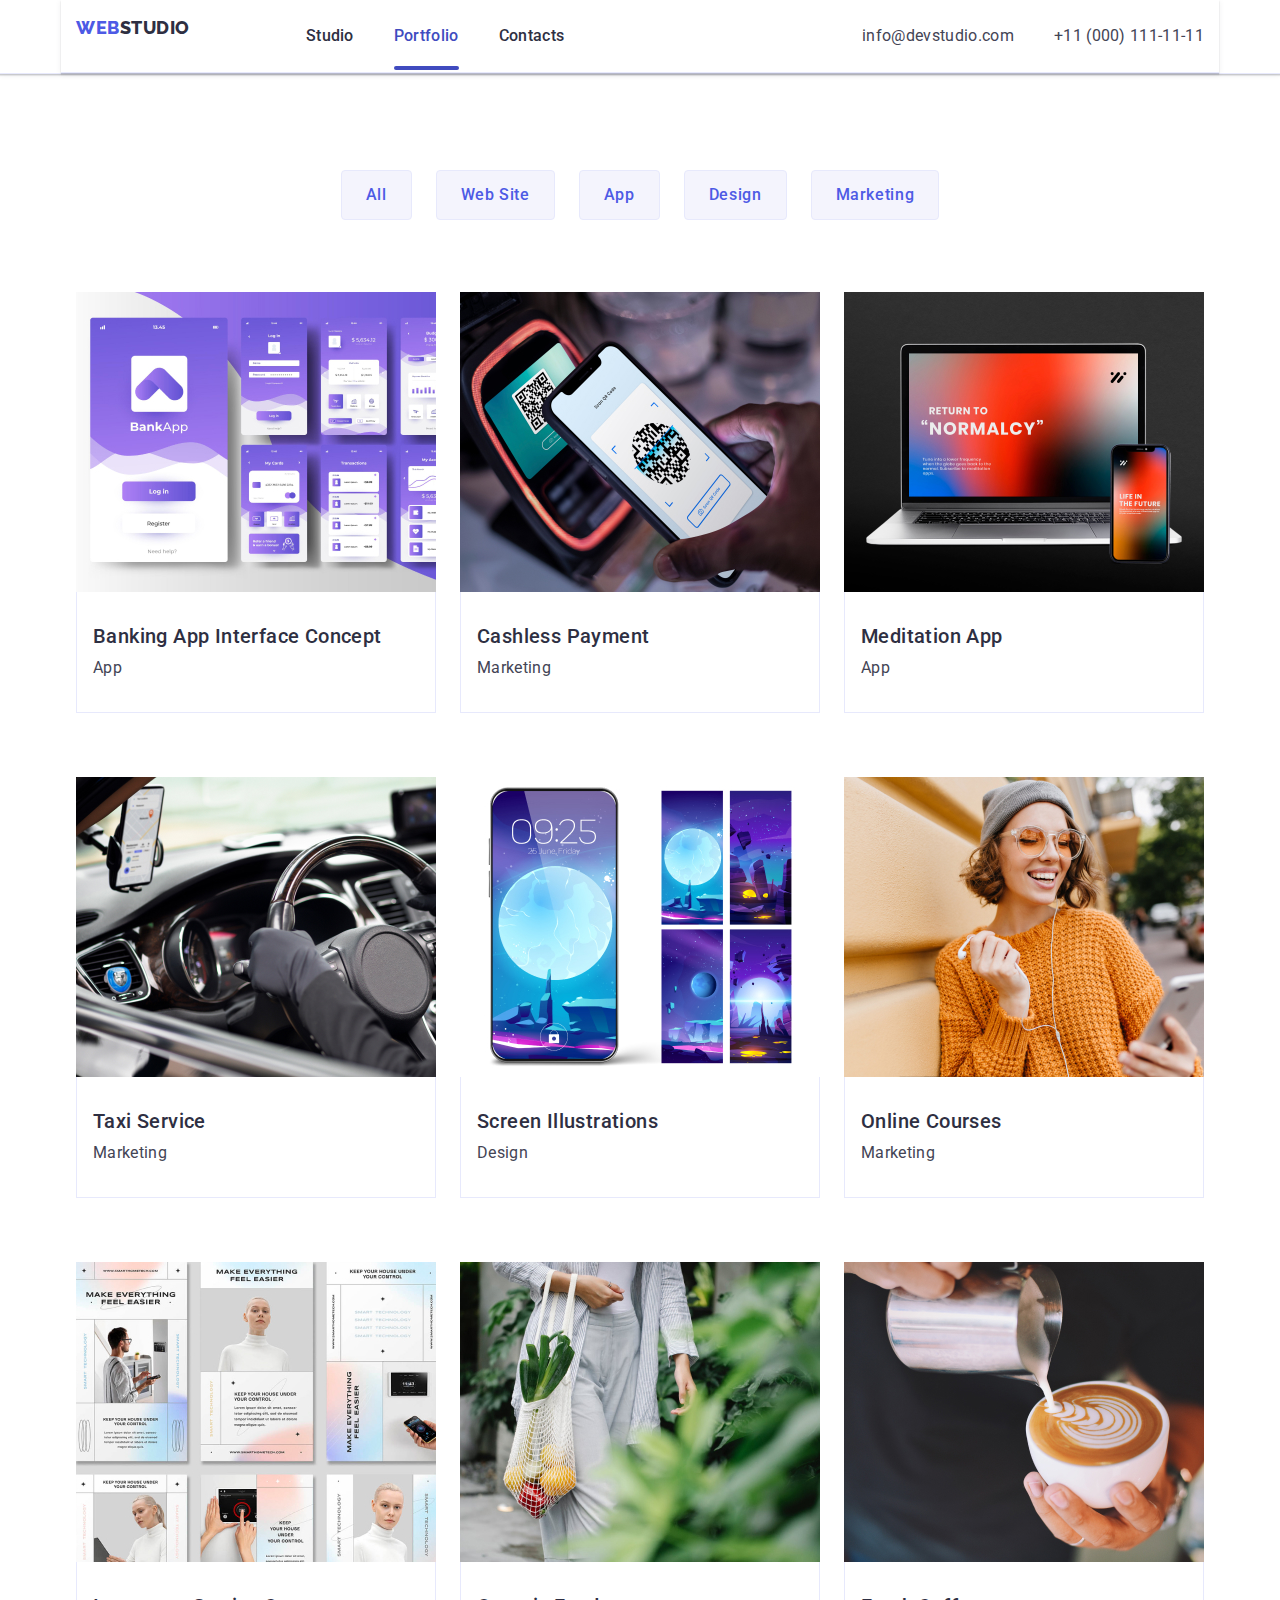
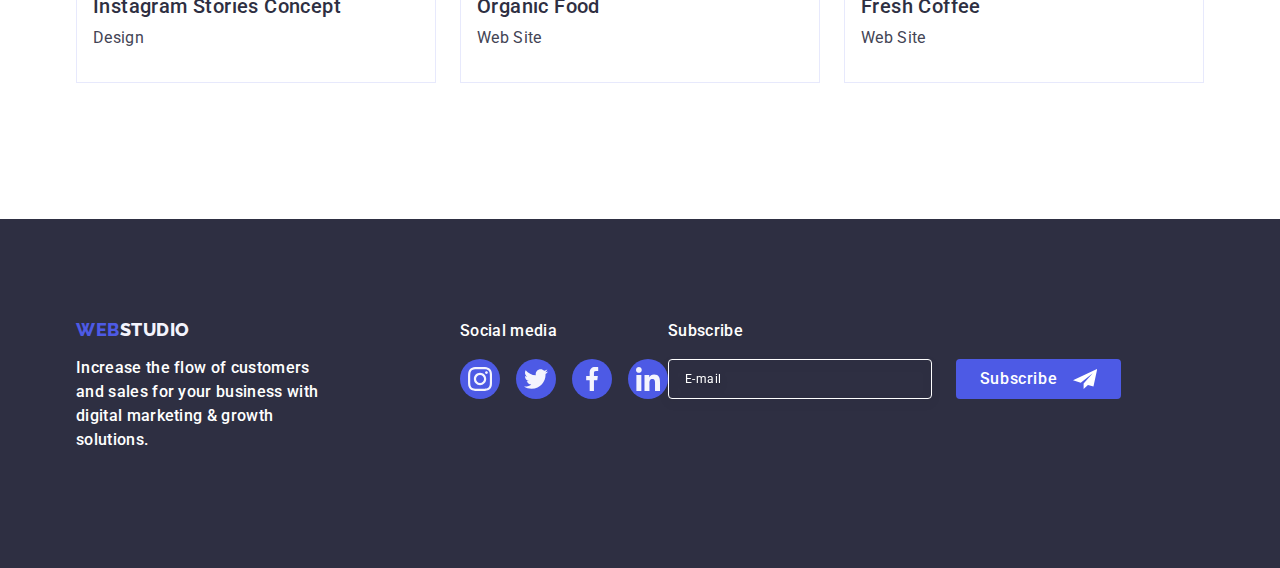
==== commit ae19934f: "markup" ====
--- a/portfolio.html
+++ b/portfolio.html
@@ -179,7 +179,6 @@
     </main>
 
     <footer class="footer-sec">
-      <footer class="footer-sec">
         <div class="container-footer">
           <div class="logo-wrapper">
             <a class="link logotype" href="./index.html"
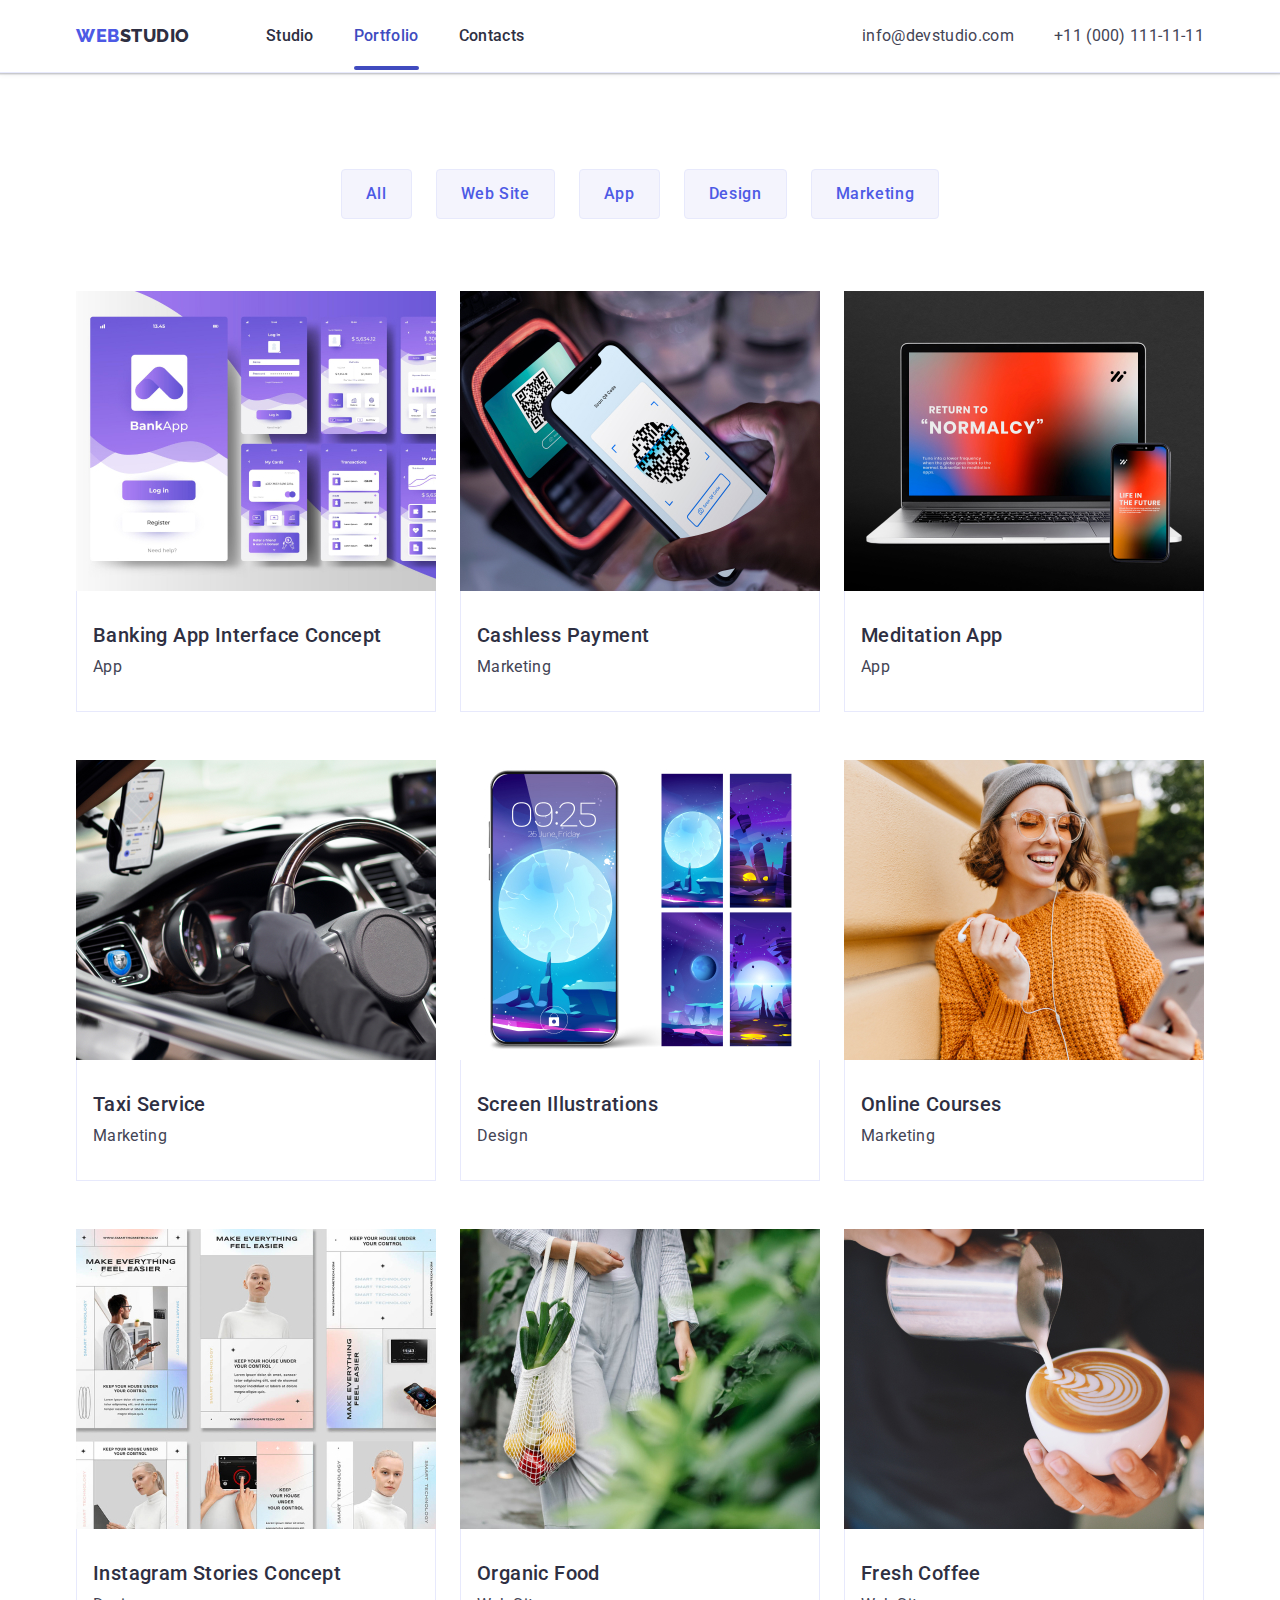
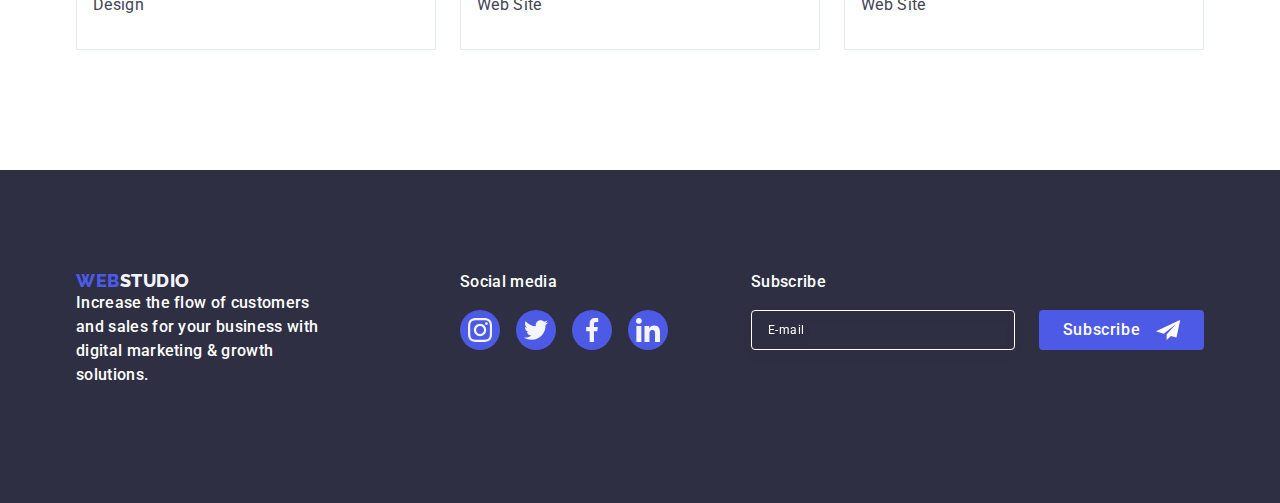
==== commit 895dcafc: "markup" ====
--- a/portfolio.html
+++ b/portfolio.html
@@ -18,7 +18,7 @@
   </head>
   <body class="portfolio-body">
     <header class="main-header">
-      <div class="main-header container">
+      <div class="header-container container">
       <nav class="navigation">
         <a class="logotype link" href="./index.html"
           >Web<span class="logo-part">Studio</span></a
--- a/css/styles.css
+++ b/css/styles.css
@@ -17,6 +17,11 @@
     padding: 0 15px;
 }
 
+.portfolio-container{
+    display: flex;
+    align-items: center;
+}
+
 .header-container{
     display:flex;
     justify-content: space-between;
@@ -28,7 +33,6 @@
 .navigation{
     display: flex;
     align-items: center;
-    gap: 40px
 }
 
 
@@ -48,7 +52,6 @@
 
 .link{
     text-decoration: none;
-    margin-bottom: 16px;
 }
 
 
@@ -217,7 +220,7 @@
 line-height: 1.07;
 color: #ffffff;
 max-width: 496px;
-margin-bottom:48px;
+margin:0 auto 48px auto;
 }
 
 
@@ -241,6 +244,7 @@
 background-color:#4d5ae5;
 border-radius: 4px;
 transition: background-color 250ms cubic-bezier(0.4, 0, 0.2, 1);
+margin:0 auto;
 }
 
 
@@ -777,6 +781,10 @@
     color: #ffffff;
 }
 
+.footer-subs{
+    margin-left: auto;
+}
+
 .footer-form{
     display: flex;
     gap:24px;
@@ -824,6 +832,7 @@
 
 .footer-sub-img{
     margin-left: 16px;
+    fill: #FFFFFF;
 }
 
 .modal-title{
@@ -894,7 +903,7 @@
     line-height: 1.17;
     letter-spacing: 0.04em;
     color: rgba(46, 47, 66, 0.4);
-    border: 1px solid rgba(46, 47, 66, 0.2);
+    border: 1px solid rgba(46, 47, 66, 0.4);
     border-radius: 4px;
     background-color:transparent; 
     padding: 8px 16px;
@@ -907,26 +916,67 @@
     border-color: #4D5AE5;
   }
 
- .checkbox-container{
-    margin-bottom: 24px;
- }
-
- .checkbox-label{
+ .checkbox-label {
     font-size: 12px;
     line-height: 1.17;
     letter-spacing: 0.04em;
-    color:  #8e8f99;
- }
-
- .label-span{
+    color: #8e8f99;
+    justify-content: center;
+    position: relative;
+    margin-bottom: 24px;
+    align-items: center;
+}
+
+.checkbox-container{
+    margin-bottom: 24px;
+}
+
+.label-span {
     width: 16px;
     height: 16px;
     border: 1px solid rgba(46, 47, 66, 0.4);
     border-radius: 2px;
+    fill: transparent;
+    display: inline-flex;
+    align-items: center;
+    justify-content: center;
     transition: background-color 250ms cubic-bezier(0.4, 0, 0.2, 1), border 250ms cubic-bezier(0.4, 0, 0.2, 1), fill 250ms cubic-bezier(0.4, 0, 0.2, 1);
-    display: inline-flex;
-    align-items: center;
-    justify-content: center;
-    fill: transparent; 
-    
+    margin-right: 8px;
+}
+
+.checkbox-input:checked + .checkbox-label > .label-span{
+    background-color: #404bbf;
+    border: none;
+    fill: #F4F4FD;
+}
+
+
+.checkbox-link {
+    color: #4d5ae5;
+    margin-left: 5px;
+}
+
+
+ .modal-btn-form{
+    display: block;
+    min-width: 169px;
+    height: 56px;
+    font-family: "Roboto", sans-serif;
+    font-size: 16px;
+    font-weight: 500;
+    line-height: 1.5;
+    letter-spacing: 0.04em;
+    color: #ffffff;
+    cursor: pointer;
+    background-color: #4D5AE5;
+    border: none;
+    border-radius: 4px;
+    transition: background-color 250ms cubic-bezier(0.4, 0, 0.2, 1);
+    margin: 24px auto 0 auto;
+ }
+
+
+ .visually-hidden{
+    position: absolute;
+    appearance: none;
  }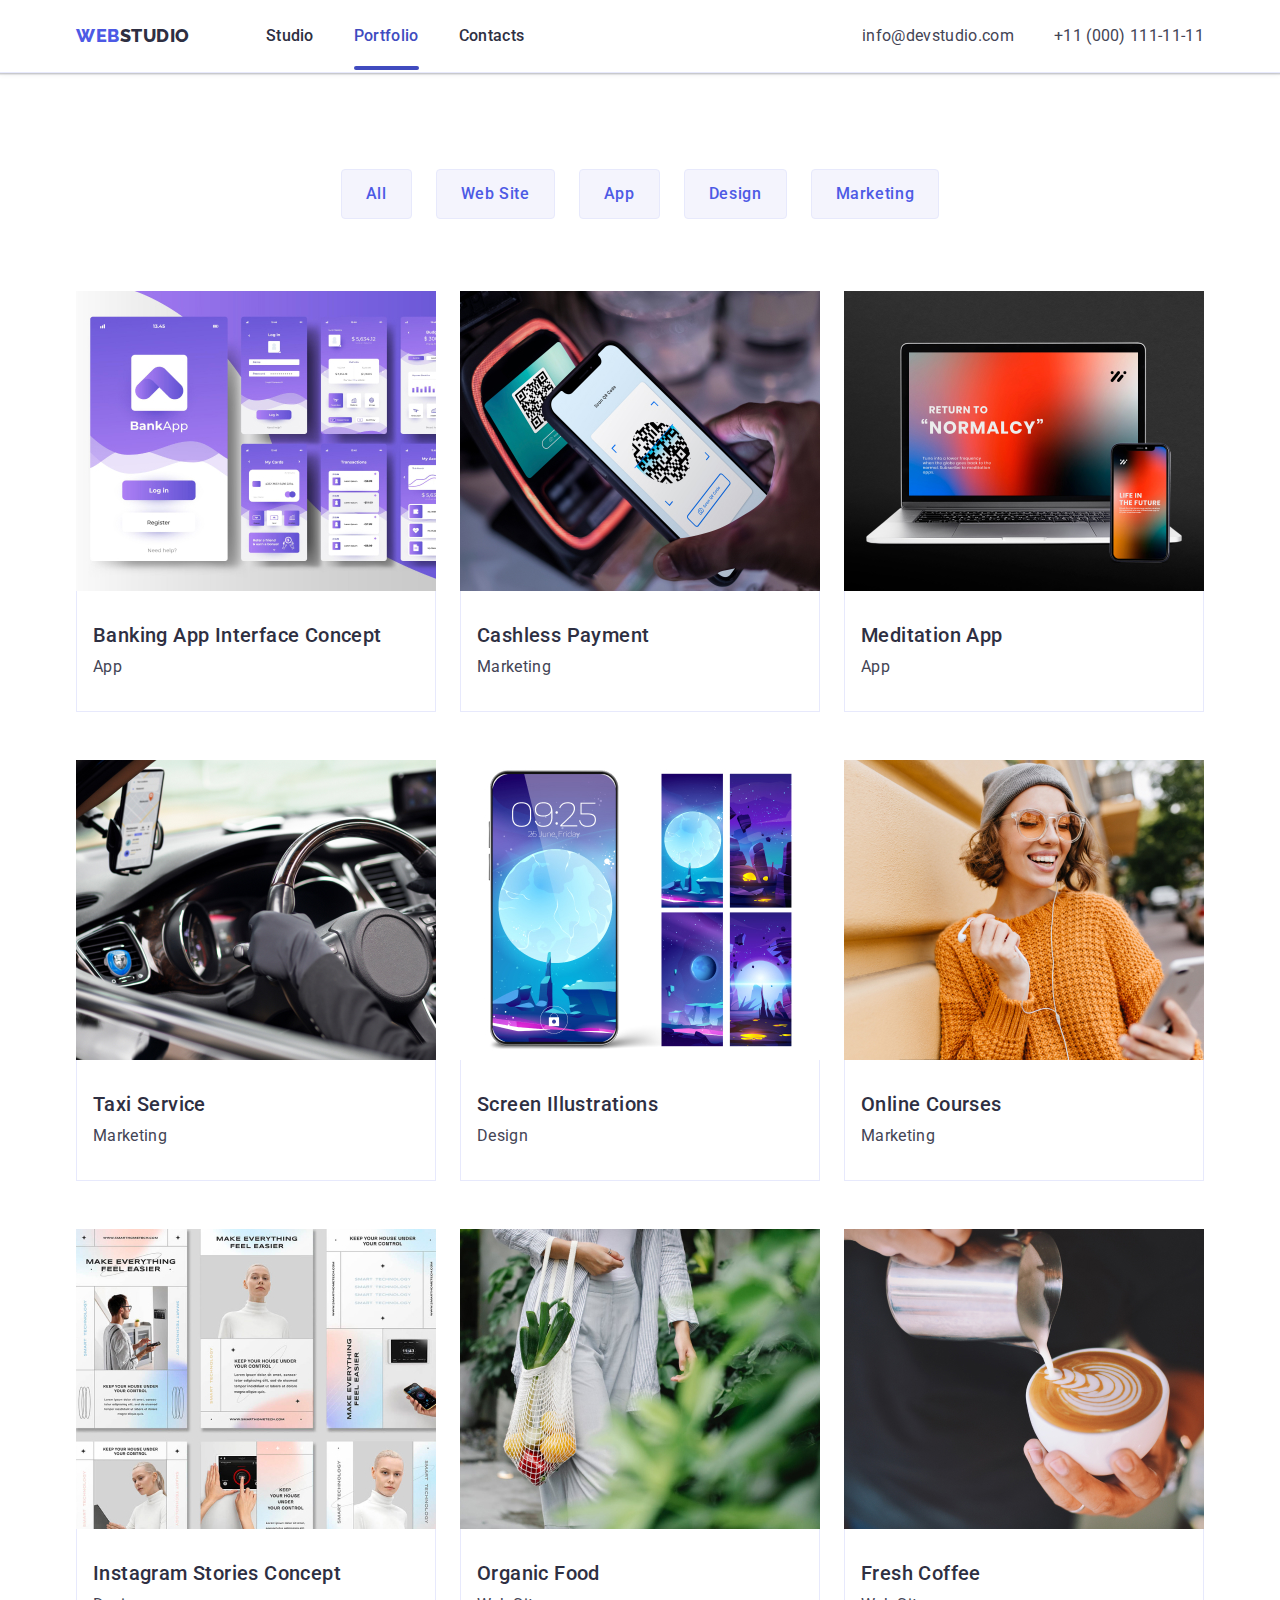
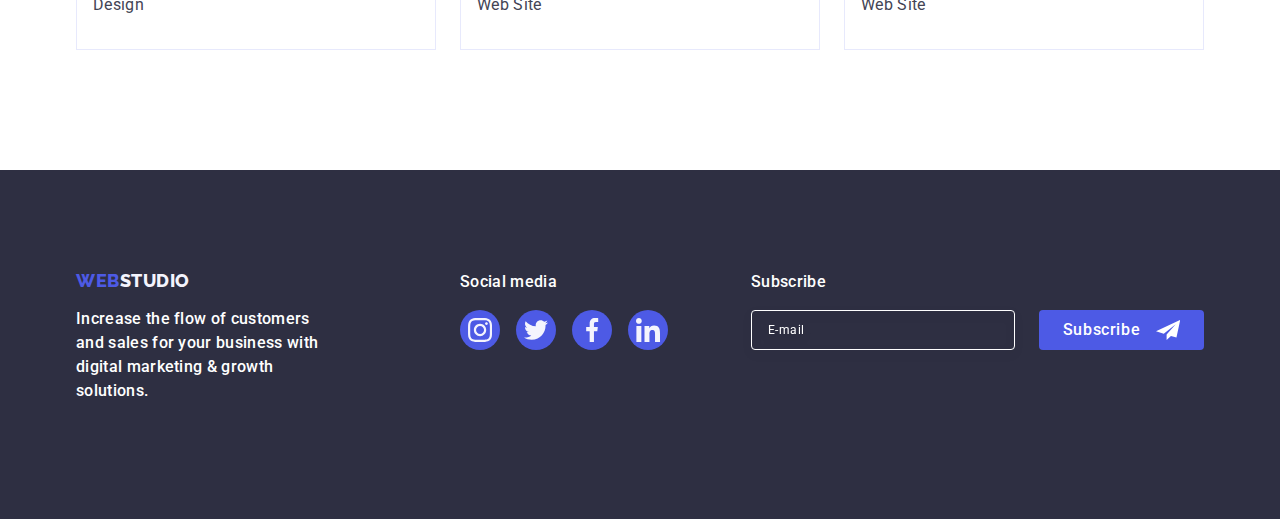
==== commit 44cdd751: "markup" ====
--- a/portfolio.html
+++ b/portfolio.html
@@ -181,7 +181,7 @@
     <footer class="footer-sec">
         <div class="container-footer">
           <div class="logo-wrapper">
-            <a class="link logotype" href="./index.html"
+            <a class="link logotype logotype-footer" href="./index.html"
               >Web<span class="logo-part-footer">Studio</span></a
             >
             <p class="footer-desc">
--- a/css/styles.css
+++ b/css/styles.css
@@ -85,6 +85,10 @@
 text-transform: uppercase;
 margin-right: 76px;
 display: inline-block;
+}
+
+.logotype-footer{
+    margin-bottom: 16px;
 }
 
 
